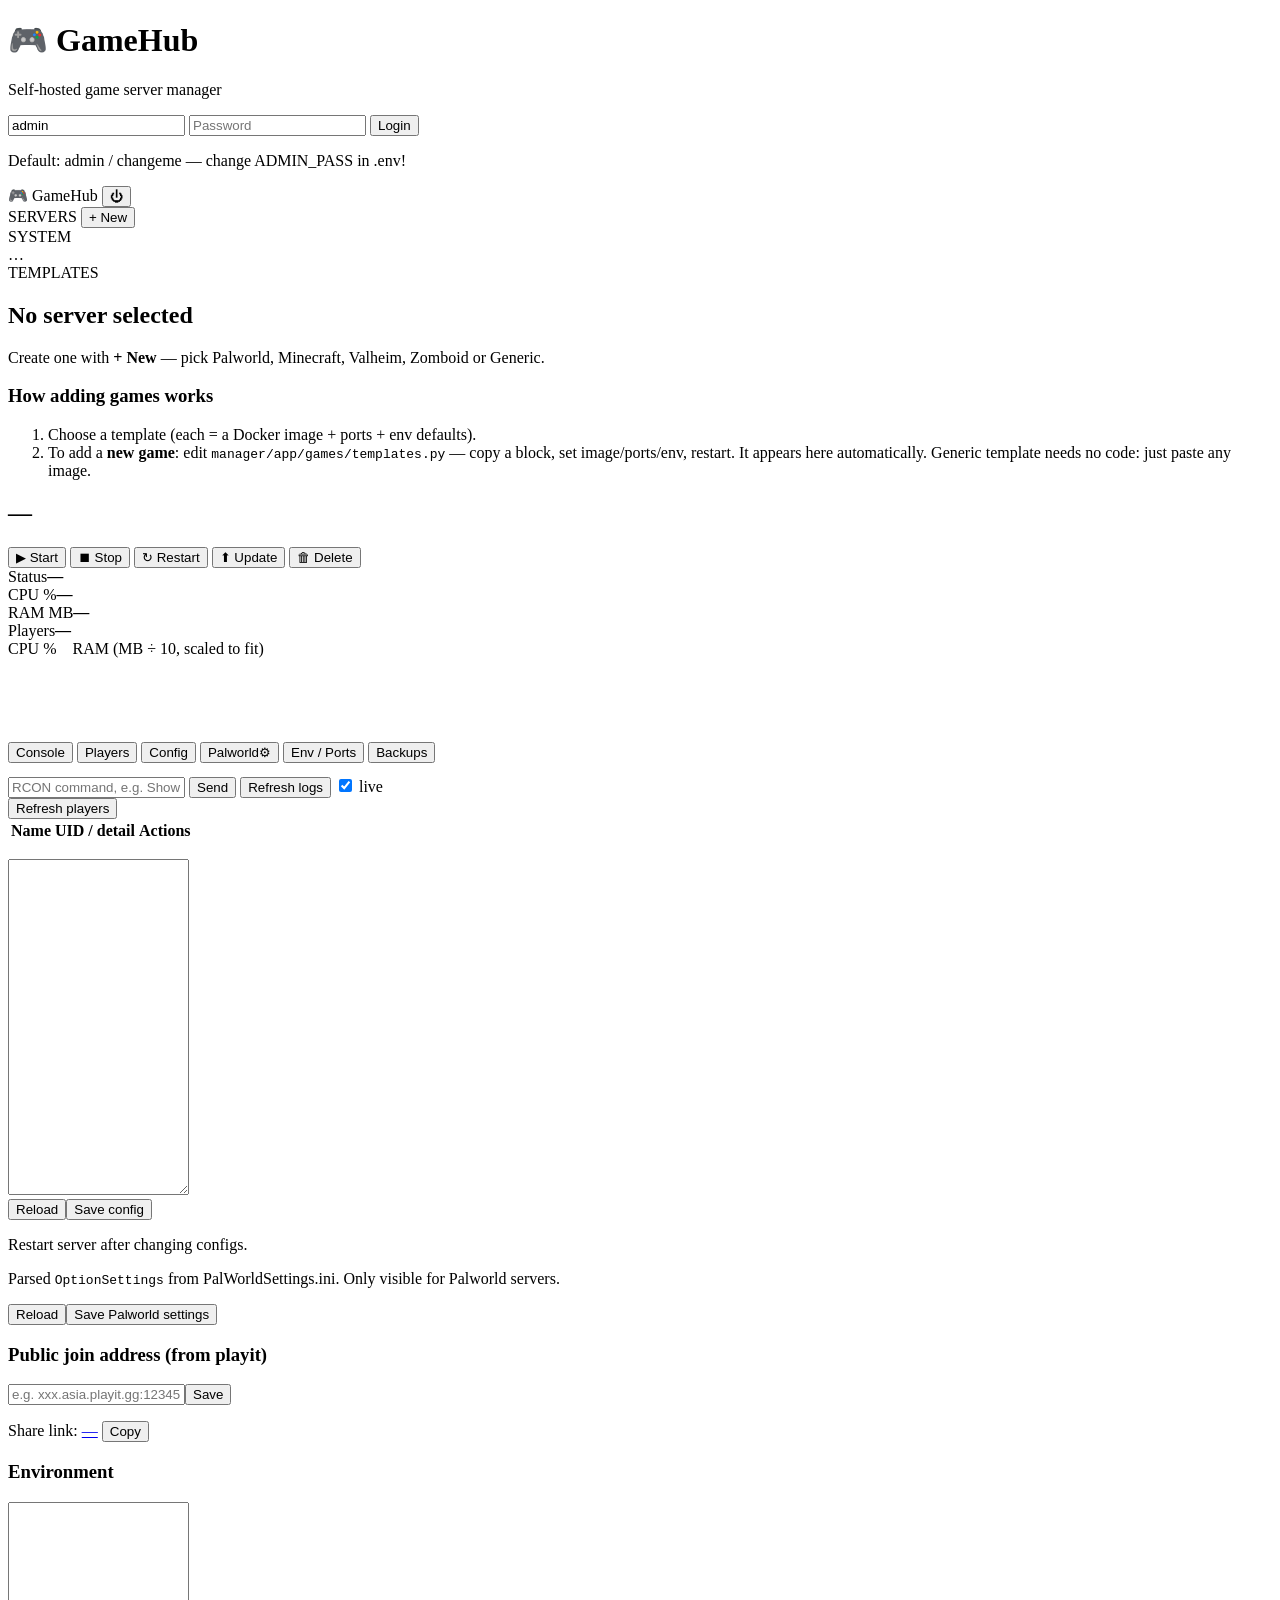
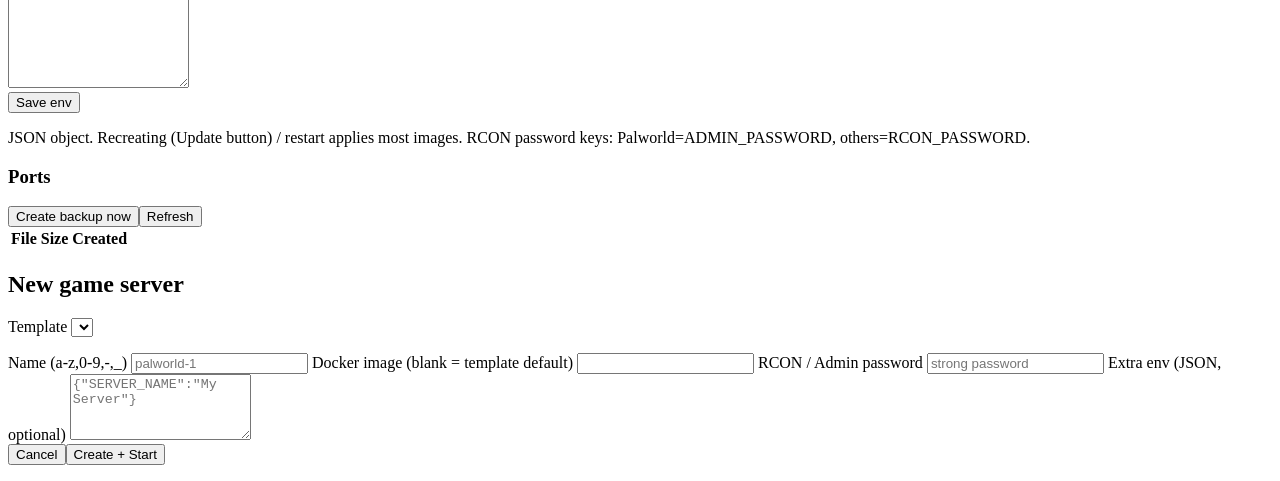
==== manager/static/index.html @ 0f7e1642 "fix: ui" ====
<!DOCTYPE html>
<html lang="en">
<head>
<meta charset="UTF-8" />
<meta name="viewport" content="width=device-width, initial-scale=1.0" />
<title>GameHub — Game Server Manager</title>
<link rel="icon" type="image/svg+xml" href="/static/favicon.svg" />
<link rel="stylesheet" href="/static/styles.css" />
</head>
<body>
<div id="login-view" class="center">
  <div class="card login-card">
    <h1>🎮 GameHub</h1>
    <p class="muted">Self-hosted game server manager</p>
    <input id="login-user" placeholder="Username" value="admin" autocomplete="username" />
    <input id="login-pass" type="password" placeholder="Password" autocomplete="current-password" />
    <button id="login-btn" class="primary">Login</button>
    <p id="login-err" class="error"></p>
    <p class="muted small">Default: admin / changeme — change ADMIN_PASS in .env!</p>
  </div>
</div>

<div id="app" class="hidden">
  <aside id="sidebar">
    <div class="brand">🎮 GameHub <button id="logout" title="Logout">⏻</button></div>
    <div class="side-label">SERVERS <button id="add-server-btn" class="mini">+ New</button></div>
    <div id="server-list"></div>
    <div class="side-label">SYSTEM</div>
    <div id="system-box" class="muted small">…</div>
    <div class="side-label">TEMPLATES</div>
    <div id="template-box" class="muted small"></div>
  </aside>
  <main>
    <div id="empty-state" class="card">
      <h2>No server selected</h2>
      <p>Create one with <b>+ New</b> — pick Palworld, Minecraft, Valheim, Zomboid or Generic.</p>
      <div id="howto">
        <h3>How adding games works</h3>
        <ol>
          <li>Choose a template (each = a Docker image + ports + env defaults).</li>
          <li>To add a <b>new game</b>: edit <code>manager/app/games/templates.py</code> — copy a block, set image/ports/env, restart. It appears here automatically. Generic template needs no code: just paste any image.</li>
        </ol>
      </div>
    </div>
    <div id="detail" class="hidden">
      <header id="detail-head">
        <div><h2 id="d-name">—</h2><span id="d-meta" class="muted"></span></div>
        <div class="btnrow">
          <button data-act="start" class="ok">▶ Start</button>
          <button data-act="stop" class="warn">⏹ Stop</button>
          <button data-act="restart">↻ Restart</button>
          <button data-act="update" title="Pull latest image + recreate (game update)">⬆ Update</button>
          <button data-act="delete" class="danger">🗑 Delete</button>
        </div>
      </header>
      <div class="statcards">
        <div class="stat"><label>Status</label><b id="s-state">—</b></div>
        <div class="stat"><label>CPU %</label><b id="s-cpu">—</b></div>
        <div class="stat"><label>RAM MB</label><b id="s-mem">—</b></div>
        <div class="stat"><label>Players</label><b id="s-players">—</b></div>
      </div>
      <div class="chart-legend small"><span class="dot" style="background:#5aa2ff"></span> CPU % <span class="dot" style="background:#3ecf8e;margin-left:12px"></span> RAM (MB ÷ 10, scaled to fit)</div>
      <canvas id="metric-chart" width="600" height="80"></canvas>
      <nav class="tabs">
        <button data-tab="console" class="active">Console</button>
        <button data-tab="players">Players</button>
        <button data-tab="config">Config</button>
        <button data-tab="palworld">Palworld⚙</button>
        <button data-tab="env">Env / Ports</button>
        <button data-tab="backups">Backups</button>
      </nav>
      <section id="tab-console" class="tab">
        <div id="quick-cmds" class="btnrow"></div>
        <pre id="logs"></pre>
        <div class="cmdrow">
          <input id="cmd-input" placeholder="RCON command, e.g. ShowPlayers / list / Broadcast hi" />
          <button id="cmd-send" class="primary">Send</button>
          <button id="logs-refresh">Refresh logs</button>
          <label class="small live-toggle"><input type="checkbox" id="logs-live" checked /> <span>live</span></label>
        </div>
        <div id="cmd-out" class="muted small"></div>
      </section>
      <section id="tab-players" class="tab hidden">
        <button id="players-refresh" class="primary">Refresh players</button>
        <table id="players-table"><thead><tr><th>Name</th><th>UID / detail</th><th>Actions</th></tr></thead><tbody></tbody></table>
        <pre id="players-raw" class="muted small"></pre>
      </section>
      <section id="tab-config" class="tab hidden">
        <p class="muted small" id="config-path"></p>
        <textarea id="config-editor" rows="22" spellcheck="false"></textarea>
        <div class="btnrow"><button id="config-load" >Reload</button><button id="config-save" class="primary">Save config</button></div>
        <p class="muted small">Restart server after changing configs.</p>
      </section>
      <section id="tab-palworld" class="tab hidden">
        <p class="muted small">Parsed <code>OptionSettings</code> from PalWorldSettings.ini. Only visible for Palworld servers.</p>
        <div id="pal-form"></div>
        <div class="btnrow"><button id="pal-load">Reload</button><button id="pal-save" class="primary">Save Palworld settings</button></div>
      </section>
      <section id="tab-env" class="tab hidden">
        <h3>Public join address (from playit)</h3>
        <div class="cmdrow"><input id="public-addr" placeholder="e.g. xxx.asia.playit.gg:12345" /><button id="public-save" class="primary">Save</button></div>
        <p class="muted small">Share link: <a id="share-link" href="#" target="_blank">—</a> <button id="share-copy" class="mini">Copy</button></p>
        <h3>Environment</h3>
        <textarea id="env-editor" rows="12" spellcheck="false"></textarea>
        <div class="btnrow"><button id="env-save" class="primary">Save env</button></div>
        <p class="muted small">JSON object. Recreating (Update button) / restart applies most images. RCON password keys: Palworld=ADMIN_PASSWORD, others=RCON_PASSWORD.</p>
        <h3>Ports</h3>
        <pre id="ports-view"></pre>
      </section>
      <section id="tab-backups" class="tab hidden">
        <div class="btnrow"><button id="backup-now" class="primary">Create backup now</button><button id="backup-refresh">Refresh</button></div>
        <table id="backup-table"><thead><tr><th>File</th><th>Size</th><th>Created</th><th></th></tr></thead><tbody></tbody></table>
      </section>
    </div>
  </main>
</div>

<div id="modal" class="hidden">
  <div class="card">
    <h2>New game server</h2>
    <label>Template <select id="ns-template"></select></label>
    <p id="ns-desc" class="muted small"></p>
    <label>Name (a-z,0-9,-,_) <input id="ns-name" placeholder="palworld-1" /></label>
    <label>Docker image (blank = template default) <input id="ns-image" placeholder="" /></label>
    <label>RCON / Admin password <input id="ns-rcon" placeholder="strong password" /></label>
    <label>Extra env (JSON, optional) <textarea id="ns-env" rows="4" placeholder='{"SERVER_NAME":"My Server"}'></textarea></label>
    <div class="btnrow"><button id="ns-cancel">Cancel</button><button id="ns-create" class="primary">Create + Start</button></div>
    <p id="ns-err" class="error"></p>
  </div>
</div>

<script src="/static/app.js"></script>
</body>
</html>
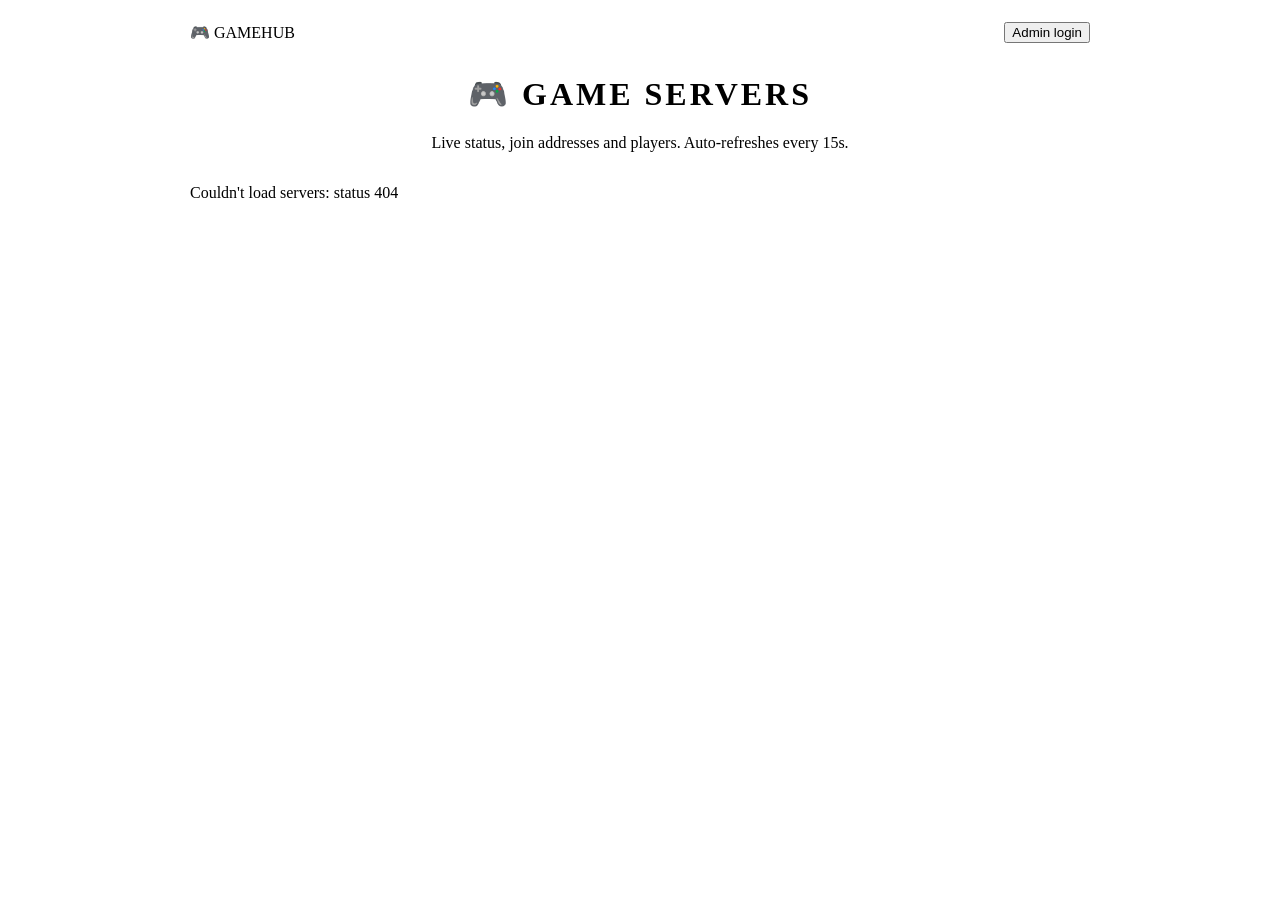
==== commit f54786ad: "feat: add admin IP restriction and mod management features - Introduced ADMIN_ALLOWED_IPS configurat" ====
--- a/manager/static/index.html
+++ b/manager/static/index.html
@@ -3,132 +3,63 @@
 <head>
 <meta charset="UTF-8" />
 <meta name="viewport" content="width=device-width, initial-scale=1.0" />
-<title>GameHub — Game Server Manager</title>
-<link rel="icon" type="image/svg+xml" href="/static/favicon.svg" />
-<link rel="stylesheet" href="/static/styles.css" />
+<title>GameHub — Game Servers</title>
+<link rel="icon" type="image/svg+xml" href="/static/favicon.svg?v=2" />
+<link rel="stylesheet" href="/static/styles.css?v=2" />
+<style>
+.hero{max-width:900px;margin:32px auto 12px;padding:0 16px;text-align:center}
+.hero h1{letter-spacing:3px;text-transform:uppercase}
+.srv-grid{max-width:900px;margin:0 auto;padding:0 16px 40px;display:grid;grid-template-columns:1fr 1fr;gap:14px}
+@media(max-width:700px){.srv-grid{grid-template-columns:1fr}}
+.srv-card h2{margin:0 0 4px;letter-spacing:1px;text-transform:uppercase;font-size:1.1em}
+.addr-row{display:flex;gap:8px;margin:10px 0;align-items:stretch}
+.addr-row code{flex:1;padding:8px;overflow:hidden;text-overflow:ellipsis;white-space:nowrap}
+.pill{display:inline-block;padding:4px 14px;border:3px solid #120d08;border-radius:6px;font-weight:700;letter-spacing:1px;text-transform:uppercase;box-shadow:3px 3px 0 #000;font-size:.8em}
+.pill.on{background:#6b8e4e;color:#fff8e8}
+.pill.off{background:#b3402e;color:#fff8e8}
+.plist{list-style:square;padding-left:22px;margin:6px 0;font-size:.9em}
+.topbar{max-width:900px;margin:0 auto;padding:14px 16px 0;display:flex;justify-content:space-between;align-items:center}
+</style>
 </head>
 <body>
-<div id="login-view" class="center">
-  <div class="card login-card">
-    <h1>🎮 GameHub</h1>
-    <p class="muted">Self-hosted game server manager</p>
-    <input id="login-user" placeholder="Username" value="admin" autocomplete="username" />
-    <input id="login-pass" type="password" placeholder="Password" autocomplete="current-password" />
-    <button id="login-btn" class="primary">Login</button>
-    <p id="login-err" class="error"></p>
-    <p class="muted small">Default: admin / changeme — change ADMIN_PASS in .env!</p>
+<div class="topbar">
+  <span class="muted small">🎮 GAMEHUB</span>
+  <a href="/admin"><button class="mini">Admin login</button></a>
+</div>
+<div class="hero">
+  <div class="card">
+    <h1>🎮 Game Servers</h1>
+    <p class="muted">Live status, join addresses and players. Auto-refreshes every 15s.</p>
   </div>
 </div>
-
-<div id="app" class="hidden">
-  <aside id="sidebar">
-    <div class="brand">🎮 GameHub <button id="logout" title="Logout">⏻</button></div>
-    <div class="side-label">SERVERS <button id="add-server-btn" class="mini">+ New</button></div>
-    <div id="server-list"></div>
-    <div class="side-label">SYSTEM</div>
-    <div id="system-box" class="muted small">…</div>
-    <div class="side-label">TEMPLATES</div>
-    <div id="template-box" class="muted small"></div>
-  </aside>
-  <main>
-    <div id="empty-state" class="card">
-      <h2>No server selected</h2>
-      <p>Create one with <b>+ New</b> — pick Palworld, Minecraft, Valheim, Zomboid or Generic.</p>
-      <div id="howto">
-        <h3>How adding games works</h3>
-        <ol>
-          <li>Choose a template (each = a Docker image + ports + env defaults).</li>
-          <li>To add a <b>new game</b>: edit <code>manager/app/games/templates.py</code> — copy a block, set image/ports/env, restart. It appears here automatically. Generic template needs no code: just paste any image.</li>
-        </ol>
-      </div>
-    </div>
-    <div id="detail" class="hidden">
-      <header id="detail-head">
-        <div><h2 id="d-name">—</h2><span id="d-meta" class="muted"></span></div>
-        <div class="btnrow">
-          <button data-act="start" class="ok">▶ Start</button>
-          <button data-act="stop" class="warn">⏹ Stop</button>
-          <button data-act="restart">↻ Restart</button>
-          <button data-act="update" title="Pull latest image + recreate (game update)">⬆ Update</button>
-          <button data-act="delete" class="danger">🗑 Delete</button>
-        </div>
-      </header>
-      <div class="statcards">
-        <div class="stat"><label>Status</label><b id="s-state">—</b></div>
-        <div class="stat"><label>CPU %</label><b id="s-cpu">—</b></div>
-        <div class="stat"><label>RAM MB</label><b id="s-mem">—</b></div>
-        <div class="stat"><label>Players</label><b id="s-players">—</b></div>
-      </div>
-      <div class="chart-legend small"><span class="dot" style="background:#5aa2ff"></span> CPU % <span class="dot" style="background:#3ecf8e;margin-left:12px"></span> RAM (MB ÷ 10, scaled to fit)</div>
-      <canvas id="metric-chart" width="600" height="80"></canvas>
-      <nav class="tabs">
-        <button data-tab="console" class="active">Console</button>
-        <button data-tab="players">Players</button>
-        <button data-tab="config">Config</button>
-        <button data-tab="palworld">Palworld⚙</button>
-        <button data-tab="env">Env / Ports</button>
-        <button data-tab="backups">Backups</button>
-      </nav>
-      <section id="tab-console" class="tab">
-        <div id="quick-cmds" class="btnrow"></div>
-        <pre id="logs"></pre>
-        <div class="cmdrow">
-          <input id="cmd-input" placeholder="RCON command, e.g. ShowPlayers / list / Broadcast hi" />
-          <button id="cmd-send" class="primary">Send</button>
-          <button id="logs-refresh">Refresh logs</button>
-          <label class="small live-toggle"><input type="checkbox" id="logs-live" checked /> <span>live</span></label>
-        </div>
-        <div id="cmd-out" class="muted small"></div>
-      </section>
-      <section id="tab-players" class="tab hidden">
-        <button id="players-refresh" class="primary">Refresh players</button>
-        <table id="players-table"><thead><tr><th>Name</th><th>UID / detail</th><th>Actions</th></tr></thead><tbody></tbody></table>
-        <pre id="players-raw" class="muted small"></pre>
-      </section>
-      <section id="tab-config" class="tab hidden">
-        <p class="muted small" id="config-path"></p>
-        <textarea id="config-editor" rows="22" spellcheck="false"></textarea>
-        <div class="btnrow"><button id="config-load" >Reload</button><button id="config-save" class="primary">Save config</button></div>
-        <p class="muted small">Restart server after changing configs.</p>
-      </section>
-      <section id="tab-palworld" class="tab hidden">
-        <p class="muted small">Parsed <code>OptionSettings</code> from PalWorldSettings.ini. Only visible for Palworld servers.</p>
-        <div id="pal-form"></div>
-        <div class="btnrow"><button id="pal-load">Reload</button><button id="pal-save" class="primary">Save Palworld settings</button></div>
-      </section>
-      <section id="tab-env" class="tab hidden">
-        <h3>Public join address (from playit)</h3>
-        <div class="cmdrow"><input id="public-addr" placeholder="e.g. xxx.asia.playit.gg:12345" /><button id="public-save" class="primary">Save</button></div>
-        <p class="muted small">Share link: <a id="share-link" href="#" target="_blank">—</a> <button id="share-copy" class="mini">Copy</button></p>
-        <h3>Environment</h3>
-        <textarea id="env-editor" rows="12" spellcheck="false"></textarea>
-        <div class="btnrow"><button id="env-save" class="primary">Save env</button></div>
-        <p class="muted small">JSON object. Recreating (Update button) / restart applies most images. RCON password keys: Palworld=ADMIN_PASSWORD, others=RCON_PASSWORD.</p>
-        <h3>Ports</h3>
-        <pre id="ports-view"></pre>
-      </section>
-      <section id="tab-backups" class="tab hidden">
-        <div class="btnrow"><button id="backup-now" class="primary">Create backup now</button><button id="backup-refresh">Refresh</button></div>
-        <table id="backup-table"><thead><tr><th>File</th><th>Size</th><th>Created</th><th></th></tr></thead><tbody></tbody></table>
-      </section>
-    </div>
-  </main>
-</div>
-
-<div id="modal" class="hidden">
-  <div class="card">
-    <h2>New game server</h2>
-    <label>Template <select id="ns-template"></select></label>
-    <p id="ns-desc" class="muted small"></p>
-    <label>Name (a-z,0-9,-,_) <input id="ns-name" placeholder="palworld-1" /></label>
-    <label>Docker image (blank = template default) <input id="ns-image" placeholder="" /></label>
-    <label>RCON / Admin password <input id="ns-rcon" placeholder="strong password" /></label>
-    <label>Extra env (JSON, optional) <textarea id="ns-env" rows="4" placeholder='{"SERVER_NAME":"My Server"}'></textarea></label>
-    <div class="btnrow"><button id="ns-cancel">Cancel</button><button id="ns-create" class="primary">Create + Start</button></div>
-    <p id="ns-err" class="error"></p>
-  </div>
-</div>
-
-<script src="/static/app.js"></script>
+<div class="srv-grid" id="grid"><div class="card"><p class="muted">Loading servers…</p></div></div>
+<script>
+async function load() {
+  const grid = document.getElementById("grid");
+  try {
+    const r = await fetch("/public/servers");
+    if (!r.ok) throw new Error("status " + r.status);
+    const servers = await r.json();
+    if (!servers.length) { grid.innerHTML = "<div class='card'><p class='muted'>No servers yet.</p></div>"; return; }
+    grid.innerHTML = "";
+    servers.forEach(s => {
+      const d = document.createElement("div");
+      d.className = "card srv-card";
+      const players = (s.players || []).map(p => `<li>${p.name}</li>`).join("") || "<li class='muted'>No players online</li>";
+      d.innerHTML = `<h2>${s.name}</h2>
+        <p><span class="pill ${s.running ? "on" : "off"}">${s.running ? "● ONLINE" : "○ " + (s.state || "offline").toUpperCase()}</span>
+        <span class="muted small"> ${s.game_name} · 👥 ${s.players_online ?? (s.players || []).length}</span></p>
+        <div class="addr-row"><code>${s.public_address || "(address coming soon)"}</code></div>
+        <ul class="plist">${players}</ul>
+        <p><a href="/share/${s.id}"><button class="mini">Details</button></a></p>`;
+      const code = d.querySelector("code");
+      code.style.cursor = "pointer"; code.title = "Click to copy";
+      code.onclick = () => { if (s.public_address) navigator.clipboard?.writeText(s.public_address); };
+      grid.appendChild(d);
+    });
+  } catch (e) { grid.innerHTML = `<div class='card'><p class='error'>Couldn't load servers: ${e.message}</p></div>`; }
+}
+load(); setInterval(load, 15000);
+</script>
 </body>
 </html>
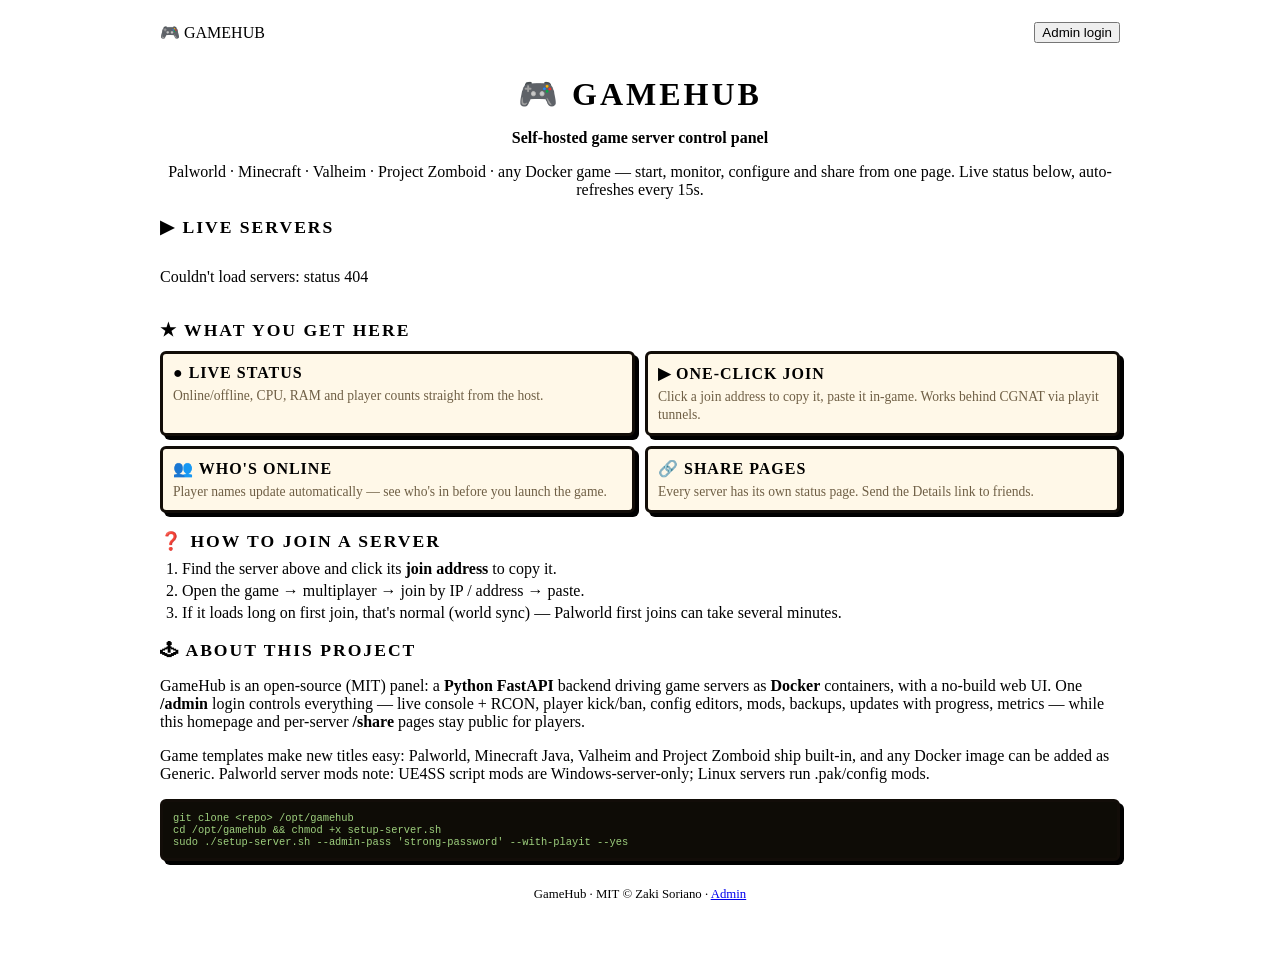
==== commit a6c9e06e: "feat: implement custom Dockerfile builds and enhance server creation process" ====
--- a/manager/static/index.html
+++ b/manager/static/index.html
@@ -3,13 +3,17 @@
 <head>
 <meta charset="UTF-8" />
 <meta name="viewport" content="width=device-width, initial-scale=1.0" />
-<title>GameHub — Game Servers</title>
+<title>GameHub — Self-Hosted Game Servers</title>
+<meta name="description" content="GameHub: self-hosted control panel for Palworld, Minecraft, Valheim, Project Zomboid and any Docker game server." />
 <link rel="icon" type="image/svg+xml" href="/static/favicon.svg?v=2" />
 <link rel="stylesheet" href="/static/styles.css?v=2" />
 <style>
-.hero{max-width:900px;margin:32px auto 12px;padding:0 16px;text-align:center}
-.hero h1{letter-spacing:3px;text-transform:uppercase}
-.srv-grid{max-width:900px;margin:0 auto;padding:0 16px 40px;display:grid;grid-template-columns:1fr 1fr;gap:14px}
+.page{max-width:960px;margin:0 auto;padding:0 16px 48px}
+.topbar{display:flex;justify-content:space-between;align-items:center;padding:14px 0}
+.hero{text-align:center;margin:18px 0}
+.hero h1{letter-spacing:3px;text-transform:uppercase;margin:0 0 6px}
+.hero .tag{font-weight:700}
+.srv-grid{display:grid;grid-template-columns:1fr 1fr;gap:14px;margin:14px 0}
 @media(max-width:700px){.srv-grid{grid-template-columns:1fr}}
 .srv-card h2{margin:0 0 4px;letter-spacing:1px;text-transform:uppercase;font-size:1.1em}
 .addr-row{display:flex;gap:8px;margin:10px 0;align-items:stretch}
@@ -18,21 +22,65 @@
 .pill.on{background:#6b8e4e;color:#fff8e8}
 .pill.off{background:#b3402e;color:#fff8e8}
 .plist{list-style:square;padding-left:22px;margin:6px 0;font-size:.9em}
-.topbar{max-width:900px;margin:0 auto;padding:14px 16px 0;display:flex;justify-content:space-between;align-items:center}
+.feat-grid{display:grid;grid-template-columns:1fr 1fr;gap:10px;margin-top:10px}
+@media(max-width:700px){.feat-grid{grid-template-columns:1fr}}
+.feat{background:#fff8e8;border:3px solid #120d08;border-radius:6px;padding:10px;box-shadow:4px 4px 0 #000}
+.feat b{display:block;text-transform:uppercase;letter-spacing:1px;margin-bottom:4px}
+.feat span{font-size:.85em;color:#6f5f45}
+.section{margin-top:18px}
+.section h2{letter-spacing:2px;text-transform:uppercase;margin:0 0 8px;font-size:1.1em}
+.section ol,.section ul{margin:8px 0;padding-left:22px}
+.section li{margin:4px 0}
+pre.snippet{background:#0e0c06;color:#9ed07e;border:3px solid #120d08;border-radius:6px;padding:10px;overflow:auto;font-size:.8em;box-shadow:4px 4px 0 #000}
+.footer{text-align:center;margin-top:26px;font-size:.8em}
 </style>
 </head>
 <body>
-<div class="topbar">
-  <span class="muted small">🎮 GAMEHUB</span>
-  <a href="/admin"><button class="mini">Admin login</button></a>
+<div class="page">
+  <div class="topbar">
+    <span class="muted small">🎮 GAMEHUB</span>
+    <a href="/admin"><button class="mini">Admin login</button></a>
+  </div>
+
+  <div class="hero card">
+    <h1>🎮 GameHub</h1>
+    <p class="tag">Self-hosted game server control panel</p>
+    <p class="muted small">Palworld · Minecraft · Valheim · Project Zomboid · any Docker game — start, monitor, configure and share from one page. Live status below, auto-refreshes every 15s.</p>
+  </div>
+
+  <div class="section"><h2>▶ Live servers</h2></div>
+  <div class="srv-grid" id="grid"><div class="card"><p class="muted">Loading servers…</p></div></div>
+
+  <div class="section card">
+    <h2>★ What you get here</h2>
+    <div class="feat-grid">
+      <div class="feat"><b>● Live status</b><span>Online/offline, CPU, RAM and player counts straight from the host.</span></div>
+      <div class="feat"><b>▶ One-click join</b><span>Click a join address to copy it, paste it in-game. Works behind CGNAT via playit tunnels.</span></div>
+      <div class="feat"><b>👥 Who's online</b><span>Player names update automatically — see who's in before you launch the game.</span></div>
+      <div class="feat"><b>🔗 Share pages</b><span>Every server has its own status page. Send the Details link to friends.</span></div>
+    </div>
+  </div>
+
+  <div class="section card">
+    <h2>❓ How to join a server</h2>
+    <ol>
+      <li>Find the server above and click its <b>join address</b> to copy it.</li>
+      <li>Open the game → multiplayer → join by IP / address → paste.</li>
+      <li>If it loads long on first join, that's normal (world sync) — Palworld first joins can take several minutes.</li>
+    </ol>
+  </div>
+
+  <div class="section card">
+    <h2>🕹 About this project</h2>
+    <p class="small">GameHub is an open-source (MIT) panel: a <b>Python FastAPI</b> backend driving game servers as <b>Docker</b> containers, with a no-build web UI. One <b>/admin</b> login controls everything — live console + RCON, player kick/ban, config editors, mods, backups, updates with progress, metrics — while this homepage and per-server <b>/share</b> pages stay public for players.</p>
+    <p class="small">Game templates make new titles easy: Palworld, Minecraft Java, Valheim and Project Zomboid ship built-in, and any Docker image can be added as Generic. Palworld server mods note: UE4SS script mods are Windows-server-only; Linux servers run .pak/config mods.</p>
+    <pre class="snippet">git clone &lt;repo&gt; /opt/gamehub
+cd /opt/gamehub &amp;&amp; chmod +x setup-server.sh
+sudo ./setup-server.sh --admin-pass 'strong-password' --with-playit --yes</pre>
+  </div>
+
+  <div class="footer muted">GameHub · MIT © Zaki Soriano · <a href="/admin">Admin</a></div>
 </div>
-<div class="hero">
-  <div class="card">
-    <h1>🎮 Game Servers</h1>
-    <p class="muted">Live status, join addresses and players. Auto-refreshes every 15s.</p>
-  </div>
-</div>
-<div class="srv-grid" id="grid"><div class="card"><p class="muted">Loading servers…</p></div></div>
 <script>
 async function load() {
   const grid = document.getElementById("grid");
@@ -40,7 +88,7 @@
     const r = await fetch("/public/servers");
     if (!r.ok) throw new Error("status " + r.status);
     const servers = await r.json();
-    if (!servers.length) { grid.innerHTML = "<div class='card'><p class='muted'>No servers yet.</p></div>"; return; }
+    if (!servers.length) { grid.innerHTML = "<div class='card'><p class='muted'>No servers yet — check back soon.</p></div>"; return; }
     grid.innerHTML = "";
     servers.forEach(s => {
       const d = document.createElement("div");
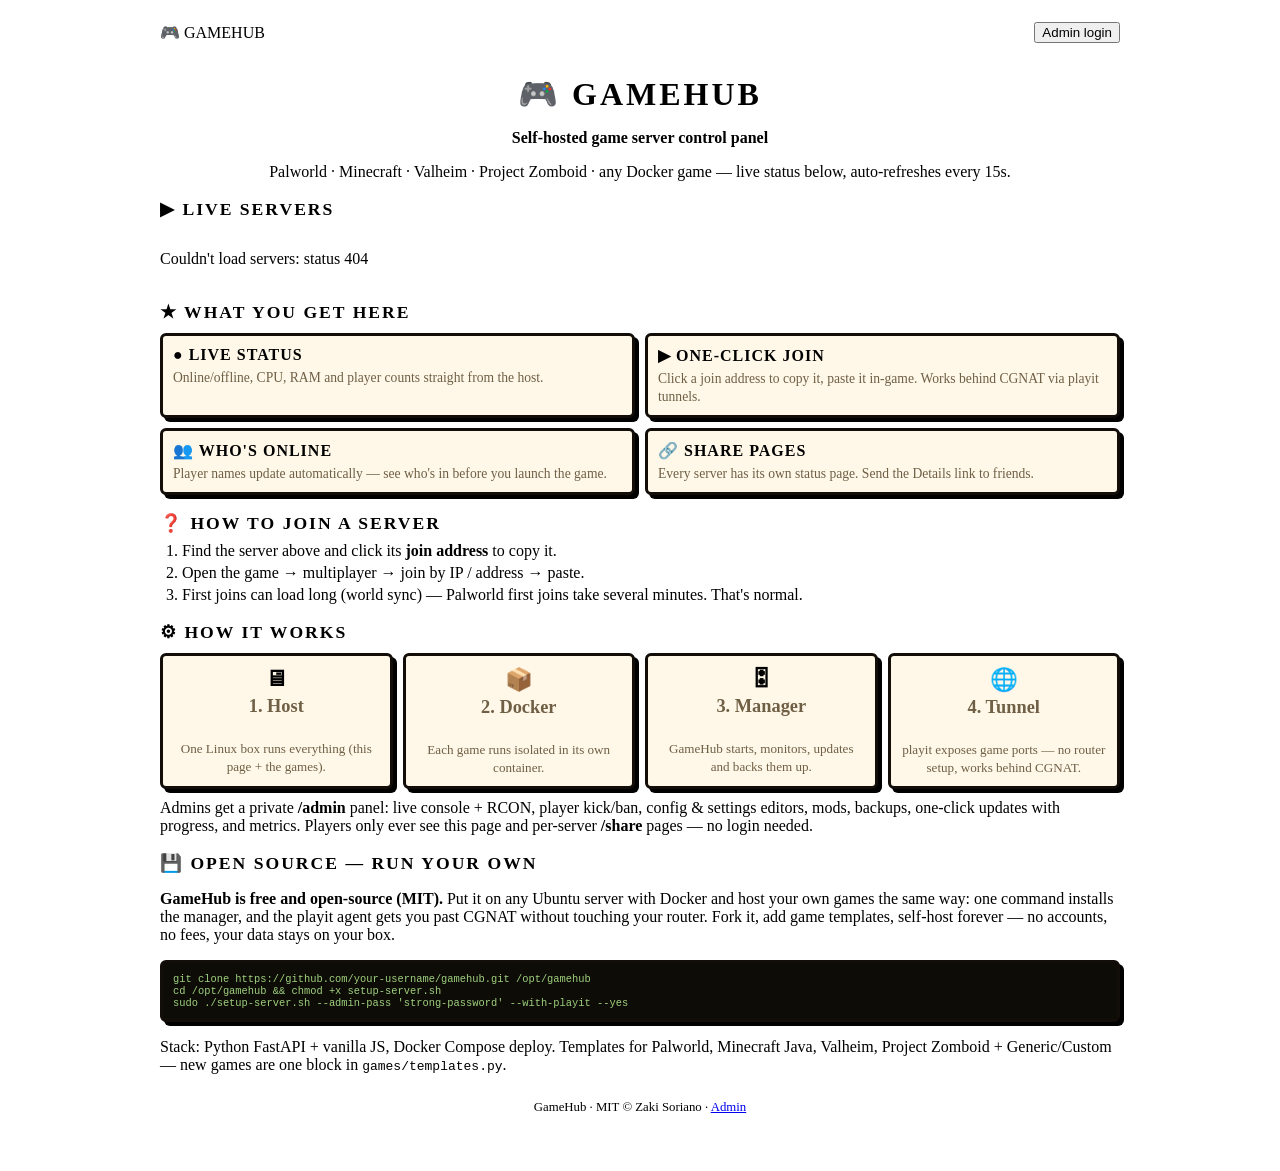
==== commit 6565b203: "feat: add server visibility toggle and update public homepage behavior" ====
--- a/manager/static/index.html
+++ b/manager/static/index.html
@@ -32,6 +32,11 @@
 .section ol,.section ul{margin:8px 0;padding-left:22px}
 .section li{margin:4px 0}
 pre.snippet{background:#0e0c06;color:#9ed07e;border:3px solid #120d08;border-radius:6px;padding:10px;overflow:auto;font-size:.8em;box-shadow:4px 4px 0 #000}
+.how-steps{display:grid;grid-template-columns:1fr 1fr 1fr 1fr;gap:10px;margin-top:10px}
+@media(max-width:700px){.how-steps{grid-template-columns:1fr 1fr}}
+.step{background:#fff8e8;border:3px solid #120d08;border-radius:6px;padding:10px;box-shadow:4px 4px 0 #000;text-align:center}
+.step b{display:block;font-size:1.4em;margin-bottom:4px}
+.step span{font-size:.82em;color:#6f5f45}
 .footer{text-align:center;margin-top:26px;font-size:.8em}
 </style>
 </head>
@@ -45,7 +50,7 @@
   <div class="hero card">
     <h1>🎮 GameHub</h1>
     <p class="tag">Self-hosted game server control panel</p>
-    <p class="muted small">Palworld · Minecraft · Valheim · Project Zomboid · any Docker game — start, monitor, configure and share from one page. Live status below, auto-refreshes every 15s.</p>
+    <p class="muted small">Palworld · Minecraft · Valheim · Project Zomboid · any Docker game — live status below, auto-refreshes every 15s.</p>
   </div>
 
   <div class="section"><h2>▶ Live servers</h2></div>
@@ -66,17 +71,28 @@
     <ol>
       <li>Find the server above and click its <b>join address</b> to copy it.</li>
       <li>Open the game → multiplayer → join by IP / address → paste.</li>
-      <li>If it loads long on first join, that's normal (world sync) — Palworld first joins can take several minutes.</li>
+      <li>First joins can load long (world sync) — Palworld first joins take several minutes. That's normal.</li>
     </ol>
   </div>
 
   <div class="section card">
-    <h2>🕹 About this project</h2>
-    <p class="small">GameHub is an open-source (MIT) panel: a <b>Python FastAPI</b> backend driving game servers as <b>Docker</b> containers, with a no-build web UI. One <b>/admin</b> login controls everything — live console + RCON, player kick/ban, config editors, mods, backups, updates with progress, metrics — while this homepage and per-server <b>/share</b> pages stay public for players.</p>
-    <p class="small">Game templates make new titles easy: Palworld, Minecraft Java, Valheim and Project Zomboid ship built-in, and any Docker image can be added as Generic. Palworld server mods note: UE4SS script mods are Windows-server-only; Linux servers run .pak/config mods.</p>
-    <pre class="snippet">git clone &lt;repo&gt; /opt/gamehub
+    <h2>⚙ How it works</h2>
+    <div class="how-steps">
+      <div class="step"><b>🖥</b><span><b>1. Host</b><br>One Linux box runs everything (this page + the games).</span></div>
+      <div class="step"><b>📦</b><span><b>2. Docker</b><br>Each game runs isolated in its own container.</span></div>
+      <div class="step"><b>🎛</b><span><b>3. Manager</b><br>GameHub starts, monitors, updates and backs them up.</span></div>
+      <div class="step"><b>🌐</b><span><b>4. Tunnel</b><br>playit exposes game ports — no router setup, works behind CGNAT.</span></div>
+    </div>
+    <p class="small" style="margin-top:10px">Admins get a private <b>/admin</b> panel: live console + RCON, player kick/ban, config &amp; settings editors, mods, backups, one-click updates with progress, and metrics. Players only ever see this page and per-server <b>/share</b> pages — no login needed.</p>
+  </div>
+
+  <div class="section card">
+    <h2>💾 Open source — run your own</h2>
+    <p class="small"><b>GameHub is free and open-source (MIT).</b> Put it on any Ubuntu server with Docker and host your own games the same way: one command installs the manager, and the playit agent gets you past CGNAT without touching your router. Fork it, add game templates, self-host forever — no accounts, no fees, your data stays on your box.</p>
+    <pre class="snippet">git clone https://github.com/your-username/gamehub.git /opt/gamehub
 cd /opt/gamehub &amp;&amp; chmod +x setup-server.sh
 sudo ./setup-server.sh --admin-pass 'strong-password' --with-playit --yes</pre>
+    <p class="muted small">Stack: Python FastAPI + vanilla JS, Docker Compose deploy. Templates for Palworld, Minecraft Java, Valheim, Project Zomboid + Generic/Custom — new games are one block in <code>games/templates.py</code>.</p>
   </div>
 
   <div class="footer muted">GameHub · MIT © Zaki Soriano · <a href="/admin">Admin</a></div>
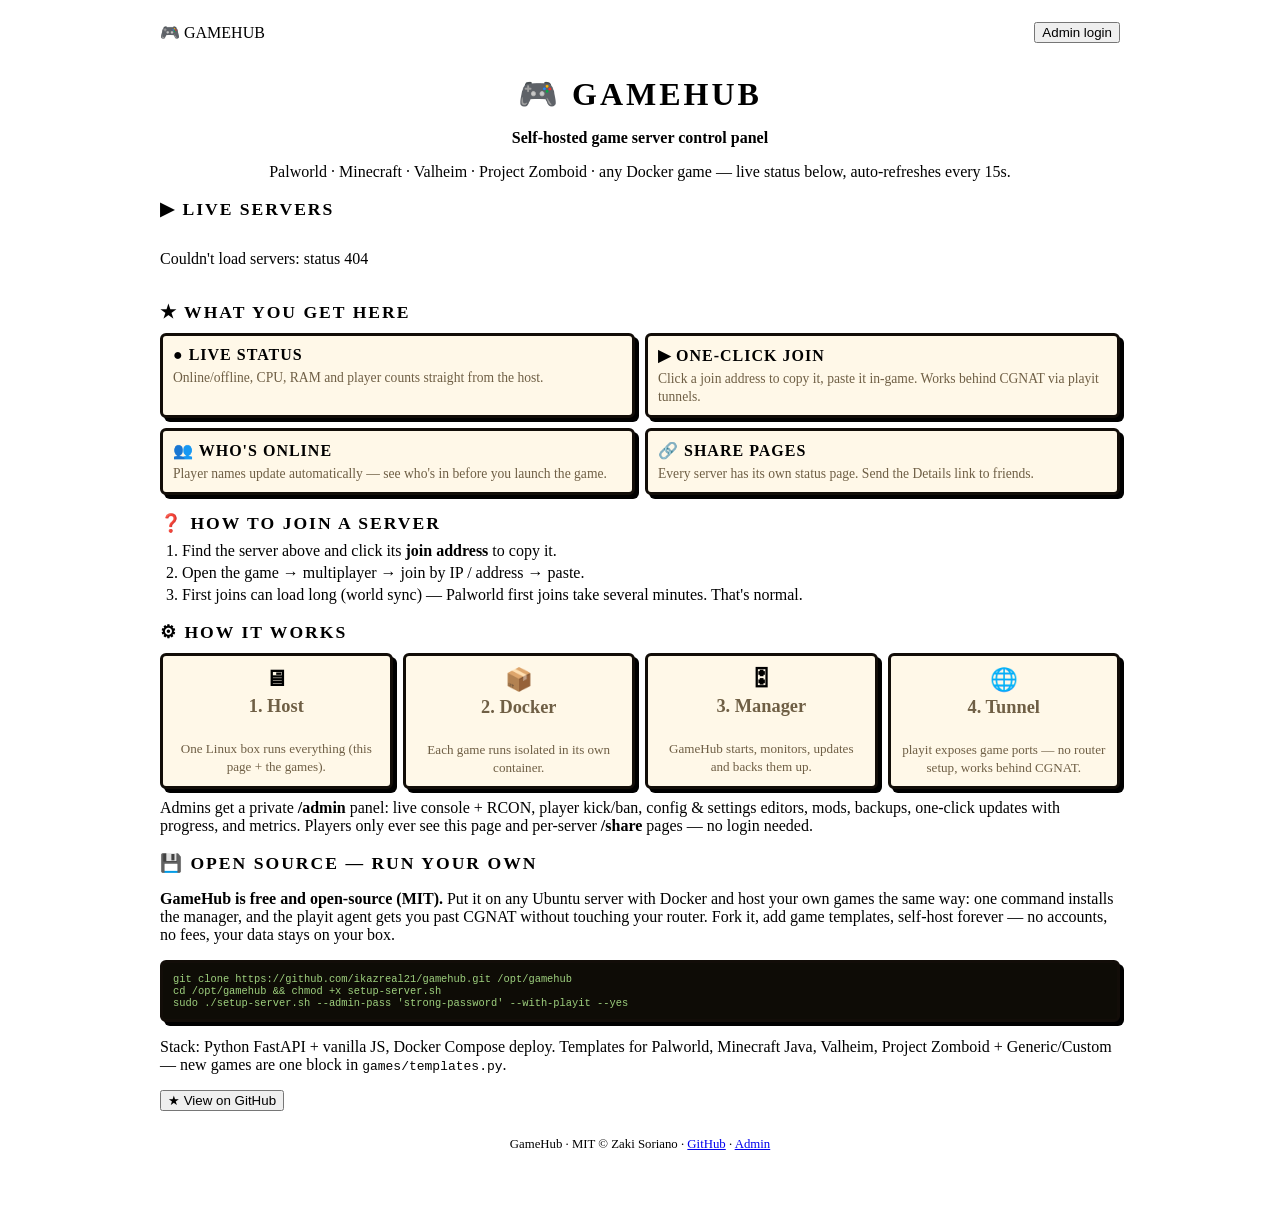
==== commit 0d1ae759: "fix: update repository URL in documentation and scripts" ====
--- a/manager/static/index.html
+++ b/manager/static/index.html
@@ -89,13 +89,14 @@
   <div class="section card">
     <h2>💾 Open source — run your own</h2>
     <p class="small"><b>GameHub is free and open-source (MIT).</b> Put it on any Ubuntu server with Docker and host your own games the same way: one command installs the manager, and the playit agent gets you past CGNAT without touching your router. Fork it, add game templates, self-host forever — no accounts, no fees, your data stays on your box.</p>
-    <pre class="snippet">git clone https://github.com/your-username/gamehub.git /opt/gamehub
+    <pre class="snippet">git clone https://github.com/ikazreal21/gamehub.git /opt/gamehub
 cd /opt/gamehub &amp;&amp; chmod +x setup-server.sh
 sudo ./setup-server.sh --admin-pass 'strong-password' --with-playit --yes</pre>
     <p class="muted small">Stack: Python FastAPI + vanilla JS, Docker Compose deploy. Templates for Palworld, Minecraft Java, Valheim, Project Zomboid + Generic/Custom — new games are one block in <code>games/templates.py</code>.</p>
+    <p><a href="https://github.com/ikazreal21/gamehub" target="_blank"><button class="primary">★ View on GitHub</button></a></p>
   </div>
 
-  <div class="footer muted">GameHub · MIT © Zaki Soriano · <a href="/admin">Admin</a></div>
+  <div class="footer muted">GameHub · MIT © Zaki Soriano · <a href="https://github.com/ikazreal21/gamehub" target="_blank">GitHub</a> · <a href="/admin">Admin</a></div>
 </div>
 <script>
 async function load() {
